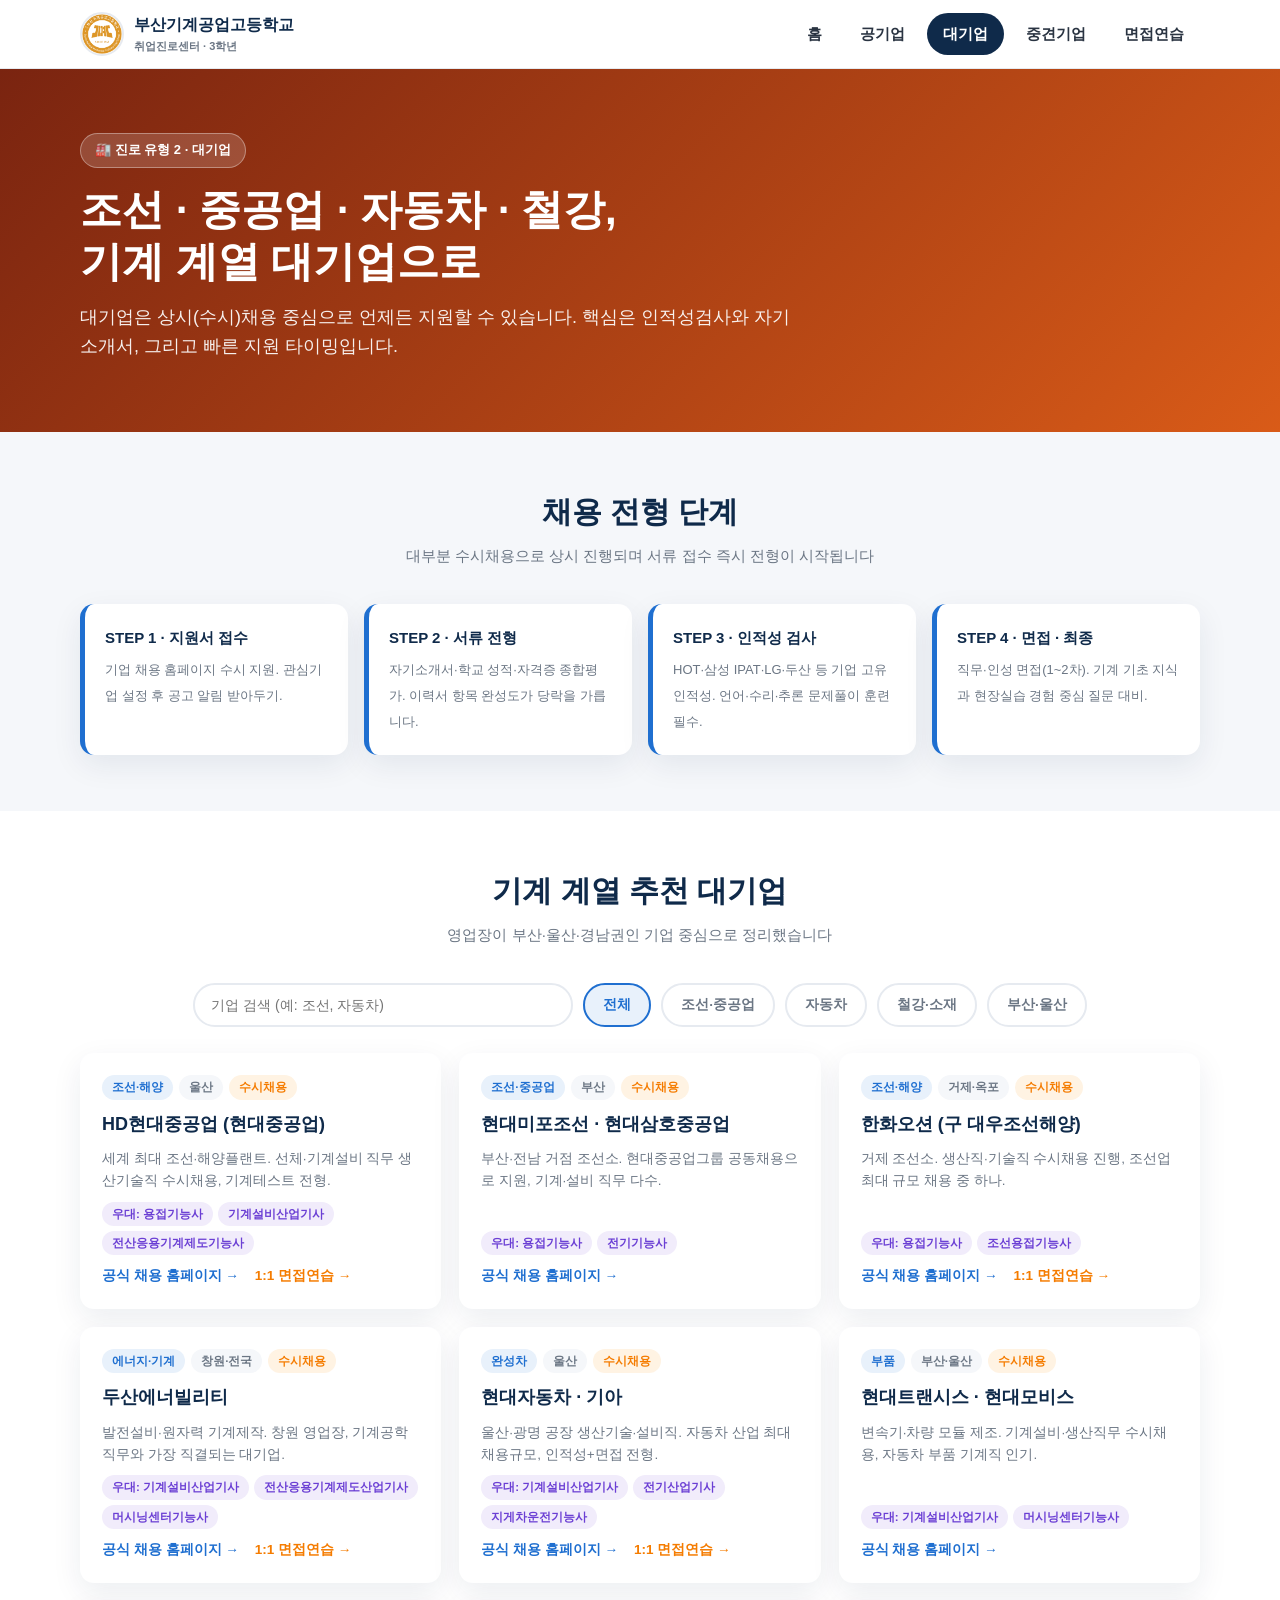
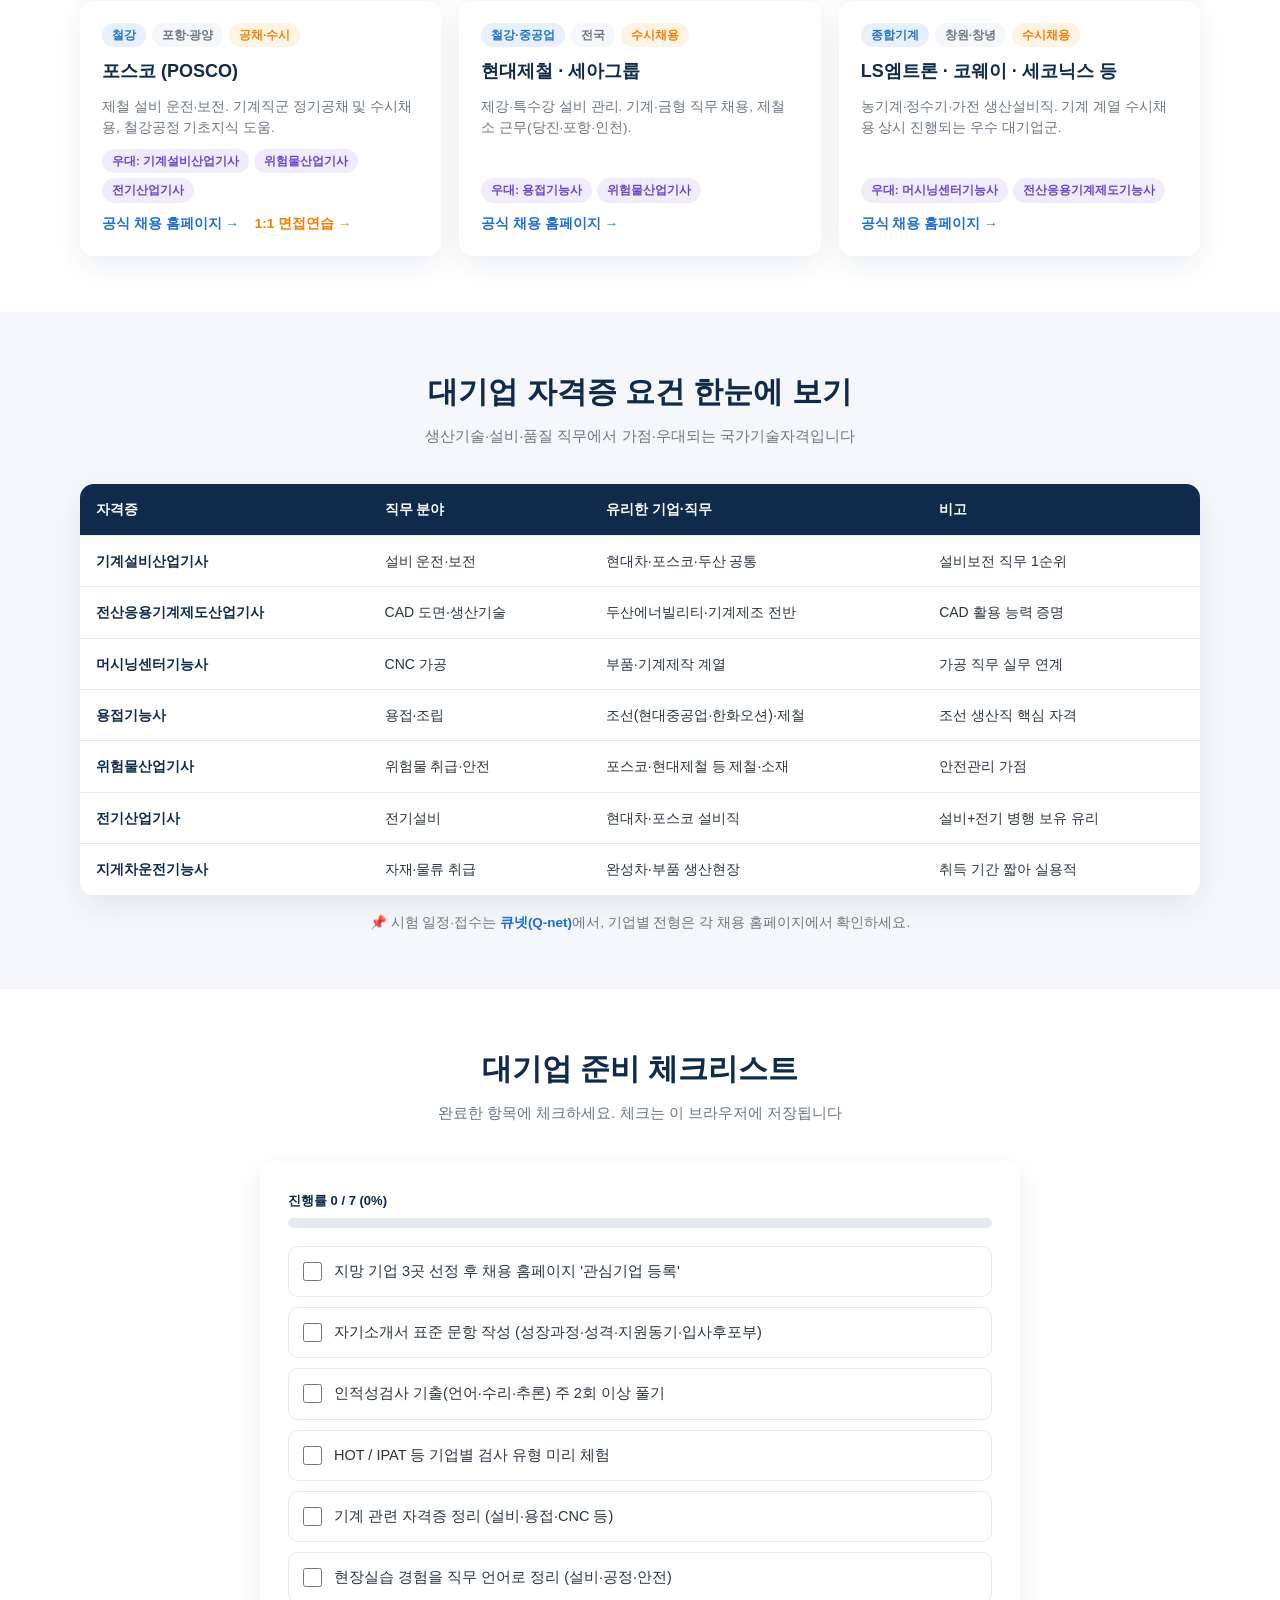
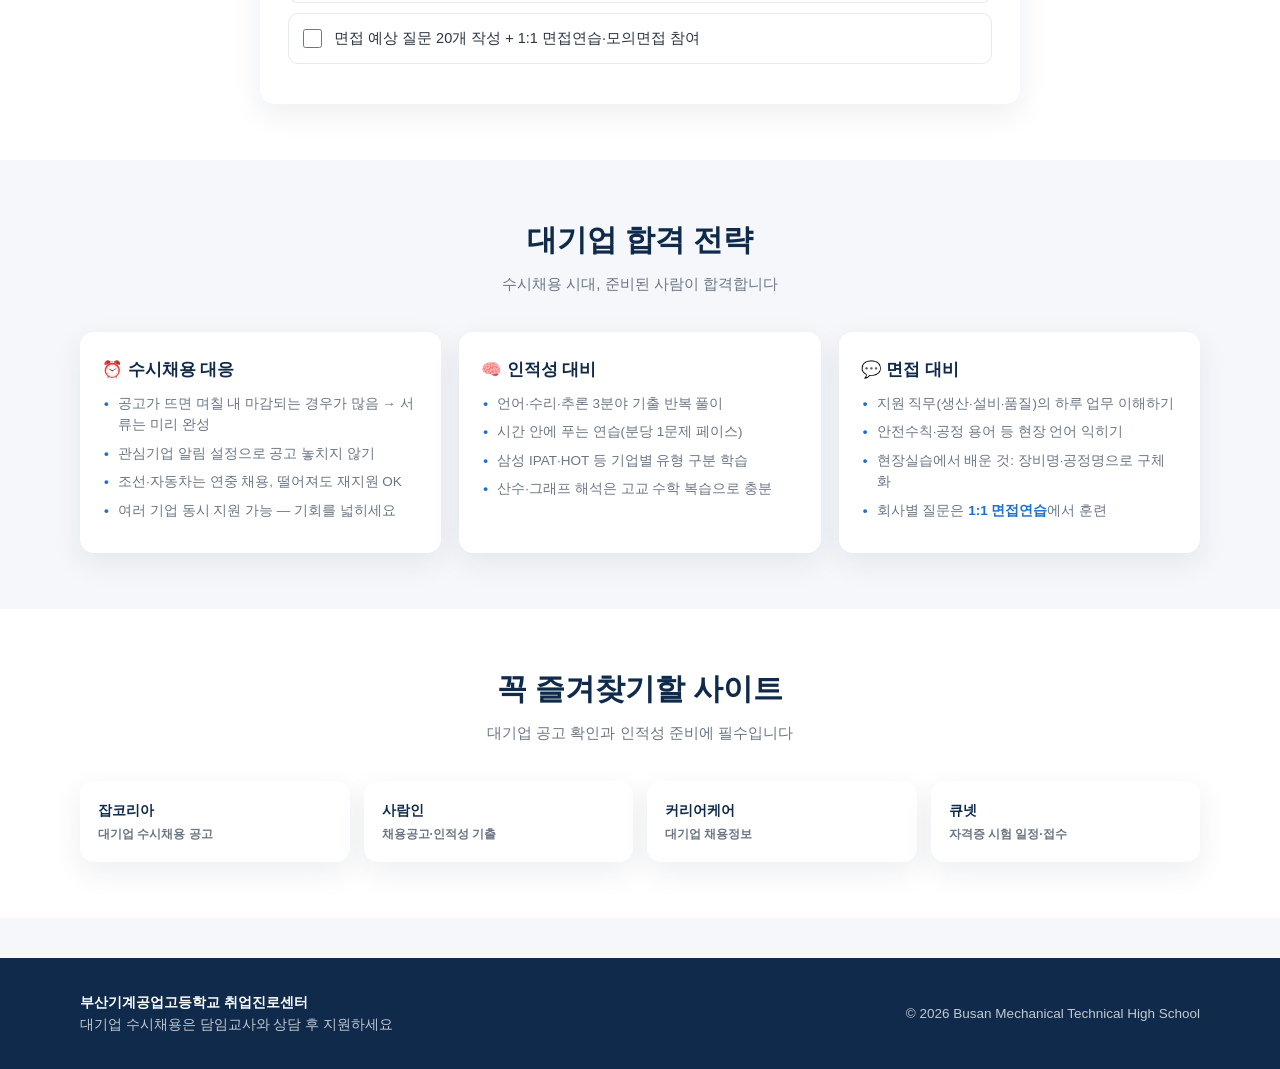
==== enterprise.html @ 8d75f05a "sdsdsd sdsd" ====
<!DOCTYPE html>
<html lang="ko">
<head>
  <meta charset="UTF-8">
  <meta name="viewport" content="width=device-width, initial-scale=1.0">
  <title>대기업 | 부산기계공업고등학교 취업진로센터</title>
  <link rel="icon" type="image/png" href="images.png">
  <link rel="stylesheet" href="css/style.css">
</head>
<body data-page="enterprise.html">

  <header class="site-header">
    <div class="container header-inner">
      <a href="index.html" class="brand">
        <img src="images.png" alt="부산기계공업고등학교 로고" class="logo-img">
        <div>부산기계공업고등학교<small>취업진로센터 · 3학년</small></div>
      </a>
      <button class="menu-btn" aria-label="메뉴">☰</button>
      <nav class="gnav">
        <ul>
          <li><a href="index.html">홈</a></li>
          <li><a href="public.html">공기업</a></li>
          <li><a href="enterprise.html">대기업</a></li>
          <li><a href="midsize.html">중견기업</a></li>
          <li><a href="interview.html">면접연습</a></li>
        </ul>
      </nav>
    </div>
  </header>

  <section class="hero enterprise-hero">
    <div class="container">
      <span class="badge">🏭 진로 유형 2 · 대기업</span>
      <h1>조선 · 중공업 · 자동차 · 철강,<br>기계 계열 대기업으로</h1>
      <p>대기업은 상시(수시)채용 중심으로 언제든 지원할 수 있습니다. 핵심은 인적성검사와 자기소개서, 그리고 빠른 지원 타이밍입니다.</p>
    </div>
  </section>

  <section>
    <div class="container">
      <div class="section-title">
        <h2>채용 전형 단계</h2>
        <p>대부분 수시채용으로 상시 진행되며 서류 접수 즉시 전형이 시작됩니다</p>
      </div>
      <div class="timeline">
        <div class="step">
          <b>STEP 1 · 지원서 접수</b>
          <span>기업 채용 홈페이지 수시 지원. 관심기업 설정 후 공고 알림 받아두기.</span>
        </div>
        <div class="step">
          <b>STEP 2 · 서류 전형</b>
          <span>자기소개서·학교 성적·자격증 종합평가. 이력서 항목 완성도가 당락을 가릅니다.</span>
        </div>
        <div class="step">
          <b>STEP 3 · 인적성 검사</b>
          <span>HOT·삼성 IPAT·LG·두산 등 기업 고유 인적성. 언어·수리·추론 문제풀이 훈련 필수.</span>
        </div>
        <div class="step">
          <b>STEP 4 · 면접 · 최종</b>
          <span>직무·인성 면접(1~2차). 기계 기초 지식과 현장실습 경험 중심 질문 대비.</span>
        </div>
      </div>
    </div>
  </section>

  <section style="background: var(--white);">
    <div class="container">
      <div class="section-title">
        <h2>기계 계열 추천 대기업</h2>
        <p>영업장이 부산·울산·경남권인 기업 중심으로 정리했습니다</p>
      </div>
      <div class="toolbar">
        <input type="search" id="companySearch" placeholder="기업 검색 (예: 조선, 자동차)">
        <button class="chip on" data-filter="all">전체</button>
        <button class="chip" data-filter="조선">조선·중공업</button>
        <button class="chip" data-filter="자동차">자동차</button>
        <button class="chip" data-filter="철강">철강·소재</button>
        <button class="chip" data-filter="부산">부산·울산</button>
      </div>
      <div class="company-grid">
        <div class="company-card" data-tags="조선 중공업 부산">
          <div class="tag-row"><span class="tag field">조선·해양</span><span class="tag area">울산</span><span class="tag hire">수시채용</span></div>
          <h3>HD현대중공업 (현대중공업)</h3>
          <p>세계 최대 조선·해양플랜트. 선체·기계설비 직무 생산기술직 수시채용, 기계테스트 전형.</p>
          <div class="cert-row"><span class="tag cert">우대: 용접기능사</span><span class="tag cert">기계설비산업기사</span><span class="tag cert">전산응용기계제도기능사</span></div>
          <div class="link-row"><a class="link" href="https://www.hd.com/kr/hhi" target="_blank" rel="noopener">공식 채용 홈페이지 →</a><a class="link iv" href="interview.html?company=hdhmc">1:1 면접연습 →</a></div>
        </div>
        <div class="company-card" data-tags="조선 중공업 부산">
          <div class="tag-row"><span class="tag field">조선·중공업</span><span class="tag area">부산</span><span class="tag hire">수시채용</span></div>
          <h3>현대미포조선 · 현대삼호중공업</h3>
          <p>부산·전남 거점 조선소. 현대중공업그룹 공동채용으로 지원, 기계·설비 직무 다수.</p>
          <div class="cert-row"><span class="tag cert">우대: 용접기능사</span><span class="tag cert">전기기능사</span></div>
          <div class="link-row"><a class="link" href="https://www.hdhyundai.com" target="_blank" rel="noopener">공식 채용 홈페이지 →</a></div>
        </div>
        <div class="company-card" data-tags="중공업 부산">
          <div class="tag-row"><span class="tag field">조선·해양</span><span class="tag area">거제·옥포</span><span class="tag hire">수시채용</span></div>
          <h3>한화오션 (구 대우조선해양)</h3>
          <p>거제 조선소. 생산직·기술직 수시채용 진행, 조선업 최대 규모 채용 중 하나.</p>
          <div class="cert-row"><span class="tag cert">우대: 용접기능사</span><span class="tag cert">조선용접기능사</span></div>
          <div class="link-row"><a class="link" href="https://www.hanwha-ocean.com" target="_blank" rel="noopener">공식 채용 홈페이지 →</a><a class="link iv" href="interview.html?company=ocean">1:1 면접연습 →</a></div>
        </div>
        <div class="company-card" data-tags="중공업 전국">
          <div class="tag-row"><span class="tag field">에너지·기계</span><span class="tag area">창원·전국</span><span class="tag hire">수시채용</span></div>
          <h3>두산에너빌리티</h3>
          <p>발전설비·원자력 기계제작. 창원 영업장, 기계공학 직무와 가장 직결되는 대기업.</p>
          <div class="cert-row"><span class="tag cert">우대: 기계설비산업기사</span><span class="tag cert">전산응용기계제도산업기사</span><span class="tag cert">머시닝센터기능사</span></div>
          <div class="link-row"><a class="link" href="https://www.doosanenerbility.com" target="_blank" rel="noopener">공식 채용 홈페이지 →</a><a class="link iv" href="interview.html?company=doosan">1:1 면접연습 →</a></div>
        </div>
        <div class="company-card" data-tags="자동차 부산">
          <div class="tag-row"><span class="tag field">완성차</span><span class="tag area">울산</span><span class="tag hire">수시채용</span></div>
          <h3>현대자동차 · 기아</h3>
          <p>울산·광명 공장 생산기술·설비직. 자동차 산업 최대 채용규모, 인적성+면접 전형.</p>
          <div class="cert-row"><span class="tag cert">우대: 기계설비산업기사</span><span class="tag cert">전기산업기사</span><span class="tag cert">지게차운전기능사</span></div>
          <div class="link-row"><a class="link" href="https://talent.hyundai.com" target="_blank" rel="noopener">공식 채용 홈페이지 →</a><a class="link iv" href="interview.html?company=hyundai">1:1 면접연습 →</a></div>
        </div>
        <div class="company-card" data-tags="자동차 부산">
          <div class="tag-row"><span class="tag field">부품</span><span class="tag area">부산·울산</span><span class="tag hire">수시채용</span></div>
          <h3>현대트랜시스 · 현대모비스</h3>
          <p>변속기·차량 모듈 제조. 기계설비·생산직무 수시채용, 자동차 부품 기계직 인기.</p>
          <div class="cert-row"><span class="tag cert">우대: 기계설비산업기사</span><span class="tag cert">머시닝센터기능사</span></div>
          <div class="link-row"><a class="link" href="https://www.hyundai-transys.com" target="_blank" rel="noopener">공식 채용 홈페이지 →</a></div>
        </div>
        <div class="company-card" data-tags="철강 소재 전국">
          <div class="tag-row"><span class="tag field">철강</span><span class="tag area">포항·광양</span><span class="tag hire">공채·수시</span></div>
          <h3>포스코 (POSCO)</h3>
          <p>제철 설비 운전·보전. 기계직군 정기공채 및 수시채용, 철강공정 기초지식 도움.</p>
          <div class="cert-row"><span class="tag cert">우대: 기계설비산업기사</span><span class="tag cert">위험물산업기사</span><span class="tag cert">전기산업기사</span></div>
          <div class="link-row"><a class="link" href="https://recruit.posco.com" target="_blank" rel="noopener">공식 채용 홈페이지 →</a><a class="link iv" href="interview.html?company=posco">1:1 면접연습 →</a></div>
        </div>
        <div class="company-card" data-tags="철강 소재 전국">
          <div class="tag-row"><span class="tag field">철강·중공업</span><span class="tag area">전국</span><span class="tag hire">수시채용</span></div>
          <h3>현대제철 · 세아그룹</h3>
          <p>제강·특수강 설비 관리. 기계·금형 직무 채용, 제철소 근무(당진·포항·인천).</p>
          <div class="cert-row"><span class="tag cert">우대: 용접기능사</span><span class="tag cert">위험물산업기사</span></div>
          <div class="link-row"><a class="link" href="https://www.hyundai-steel.com" target="_blank" rel="noopener">공식 채용 홈페이지 →</a></div>
        </div>
        <div class="company-card" data-tags="전국">
          <div class="tag-row"><span class="tag field">종합기계</span><span class="tag area">창원·창녕</span><span class="tag hire">수시채용</span></div>
          <h3>LS엠트론 · 코웨이 · 세코닉스 등</h3>
          <p>농기계·정수기·가전 생산설비직. 기계 계열 수시채용 상시 진행되는 우수 대기업군.</p>
          <div class="cert-row"><span class="tag cert">우대: 머시닝센터기능사</span><span class="tag cert">전산응용기계제도기능사</span></div>
          <div class="link-row"><a class="link" href="https://www.ls-eltron.com" target="_blank" rel="noopener">공식 채용 홈페이지 →</a></div>
        </div>
      </div>
      <p class="empty-msg" id="emptyMsg">검색 결과가 없습니다. 다른 키워드로 찾아보세요.</p>
    </div>
  </section>

  <section>
    <div class="container">
      <div class="section-title">
        <h2>대기업 자격증 요건 한눈에 보기</h2>
        <p>생산기술·설비·품질 직무에서 가점·우대되는 국가기술자격입니다</p>
      </div>
      <div class="table-wrap">
        <table>
          <thead>
            <tr>
              <th>자격증</th>
              <th>직무 분야</th>
              <th>유리한 기업·직무</th>
              <th>비고</th>
            </tr>
          </thead>
          <tbody>
            <tr>
              <td><b>기계설비산업기사</b></td>
              <td>설비 운전·보전</td>
              <td>현대차·포스코·두산 공통</td>
              <td>설비보전 직무 1순위</td>
            </tr>
            <tr>
              <td><b>전산응용기계제도산업기사</b></td>
              <td>CAD 도면·생산기술</td>
              <td>두산에너빌리티·기계제조 전반</td>
              <td>CAD 활용 능력 증명</td>
            </tr>
            <tr>
              <td><b>머시닝센터기능사</b></td>
              <td>CNC 가공</td>
              <td>부품·기계제작 계열</td>
              <td>가공 직무 실무 연계</td>
            </tr>
            <tr>
              <td><b>용접기능사</b></td>
              <td>용접·조립</td>
              <td>조선(현대중공업·한화오션)·제철</td>
              <td>조선 생산직 핵심 자격</td>
            </tr>
            <tr>
              <td><b>위험물산업기사</b></td>
              <td>위험물 취급·안전</td>
              <td>포스코·현대제철 등 제철·소재</td>
              <td>안전관리 가점</td>
            </tr>
            <tr>
              <td><b>전기산업기사</b></td>
              <td>전기설비</td>
              <td>현대차·포스코 설비직</td>
              <td>설비+전기 병행 보유 유리</td>
            </tr>
            <tr>
              <td><b>지게차운전기능사</b></td>
              <td>자재·물류 취급</td>
              <td>완성차·부품 생산현장</td>
              <td>취득 기간 짧아 실용적</td>
            </tr>
          </tbody>
        </table>
      </div>
      <p class="cert-note">📌 시험 일정·접수는 <a href="https://www.q-net.or.kr" target="_blank" rel="noopener">큐넷(Q-net)</a>에서, 기업별 전형은 각 채용 홈페이지에서 확인하세요.</p>
    </div>
  </section>

  <section style="background: var(--white);">
    <div class="container">
      <div class="section-title">
        <h2>대기업 준비 체크리스트</h2>
        <p>완료한 항목에 체크하세요. 체크는 이 브라우저에 저장됩니다</p>
      </div>
      <div class="check-panel">
        <div class="progress-wrap">
          <span class="progress-text" id="progressText"></span>
          <div class="progress-bar"><div id="progressBar"></div></div>
        </div>
        <label><input type="checkbox">지망 기업 3곳 선정 후 채용 홈페이지 '관심기업 등록'</label>
        <label><input type="checkbox">자기소개서 표준 문항 작성 (성장과정·성격·지원동기·입사후포부)</label>
        <label><input type="checkbox">인적성검사 기출(언어·수리·추론) 주 2회 이상 풀기</label>
        <label><input type="checkbox">HOT / IPAT 등 기업별 검사 유형 미리 체험</label>
        <label><input type="checkbox">기계 관련 자격증 정리 (설비·용접·CNC 등)</label>
        <label><input type="checkbox">현장실습 경험을 직무 언어로 정리 (설비·공정·안전)</label>
        <label><input type="checkbox">면접 예상 질문 20개 작성 + 1:1 면접연습·모의면접 참여</label>
      </div>
    </div>
  </section>

  <section>
    <div class="container">
      <div class="section-title">
        <h2>대기업 합격 전략</h2>
        <p>수시채용 시대, 준비된 사람이 합격합니다</p>
      </div>
      <div class="tip-grid">
        <div class="tip-card">
          <h4>⏰ 수시채용 대응</h4>
          <ul>
            <li>공고가 뜨면 며칠 내 마감되는 경우가 많음 → 서류는 미리 완성</li>
            <li>관심기업 알림 설정으로 공고 놓치지 않기</li>
            <li>조선·자동차는 연중 채용, 떨어져도 재지원 OK</li>
            <li>여러 기업 동시 지원 가능 — 기회를 넓히세요</li>
          </ul>
        </div>
        <div class="tip-card">
          <h4>🧠 인적성 대비</h4>
          <ul>
            <li>언어·수리·추론 3분야 기출 반복 풀이</li>
            <li>시간 안에 푸는 연습(분당 1문제 페이스)</li>
            <li>삼성 IPAT·HOT 등 기업별 유형 구분 학습</li>
            <li>산수·그래프 해석은 고교 수학 복습으로 충분</li>
          </ul>
        </div>
        <div class="tip-card">
          <h4>💬 면접 대비</h4>
          <ul>
            <li>지원 직무(생산·설비·품질)의 하루 업무 이해하기</li>
            <li>안전수칙·공정 용어 등 현장 언어 익히기</li>
            <li>현장실습에서 배운 것: 장비명·공정명으로 구체화</li>
            <li>회사별 질문은 <a href="interview.html" style="color:var(--blue);font-weight:800;">1:1 면접연습</a>에서 훈련</li>
          </ul>
        </div>
      </div>
    </div>
  </section>

  <section style="background: var(--white);">
    <div class="container">
      <div class="section-title">
        <h2>꼭 즐겨찾기할 사이트</h2>
        <p>대기업 공고 확인과 인적성 준비에 필수입니다</p>
      </div>
      <div class="link-grid">
        <a class="link-card" href="https://www.jobkorea.co.kr" target="_blank" rel="noopener">잡코리아<span>대기업 수시채용 공고</span></a>
        <a class="link-card" href="https://www.saramin.co.kr" target="_blank" rel="noopener">사람인<span>채용공고·인적성 기출</span></a>
        <a class="link-card" href="https://www.drive.co.kr" target="_blank" rel="noopener">커리어케어<span>대기업 채용정보</span></a>
        <a class="link-card" href="https://www.q-net.or.kr" target="_blank" rel="noopener">큐넷<span>자격증 시험 일정·접수</span></a>
      </div>
    </div>
  </section>

  <footer class="site-footer">
    <div class="container footer-inner">
      <div><b>부산기계공업고등학교 취업진로센터</b><br>대기업 수시채용은 담임교사와 상담 후 지원하세요</div>
      <div>© <span id="year"></span> Busan Mechanical Technical High School</div>
    </div>
  </footer>

  <script src="js/main.js"></script>
</body>
</html>
---- css/style.css ----
:root {
  --navy: #0f2a4a;
  --navy-2: #173d68;
  --blue: #1f6fd0;
  --sky: #e8f1fb;
  --orange: #f57c00;
  --orange-soft: #fff3e3;
  --green: #1f8a4c;
  --green-soft: #e9f6ee;
  --red: #d23f31;
  --red-soft: #fdeceb;
  --gray-100: #f5f7fa;
  --gray-200: #e6eaf0;
  --gray-500: #6b7684;
  --gray-800: #2a3442;
  --white: #ffffff;
  --radius: 14px;
  --shadow: 0 10px 30px rgba(15, 42, 74, 0.08);
}

* {
  margin: 0;
  padding: 0;
  box-sizing: border-box;
}

html {
  scroll-behavior: smooth;
}

body {
  font-family: "Pretendard", "Noto Sans KR", "Malgun Gothic", -apple-system, sans-serif;
  color: var(--gray-800);
  background: var(--gray-100);
  line-height: 1.6;
}

img {
  max-width: 100%;
}

a {
  color: inherit;
  text-decoration: none;
}

.container {
  width: min(1120px, 92%);
  margin: 0 auto;
}

header.site-header {
  background: var(--white);
  border-bottom: 1px solid var(--gray-200);
  position: sticky;
  top: 0;
  z-index: 100;
}

.header-inner {
  display: flex;
  align-items: center;
  justify-content: space-between;
  height: 68px;
}

.brand {
  display: flex;
  align-items: center;
  gap: 10px;
  font-weight: 800;
  color: var(--navy);
}

.brand .logo-img {
  width: 44px;
  height: 44px;
  border-radius: 50%;
  background: var(--white);
  border: 2px solid var(--gray-200);
  object-fit: contain;
  flex-shrink: 0;
}

.brand small {
  display: block;
  font-size: 11px;
  font-weight: 600;
  color: var(--gray-500);
}

.gnav ul {
  display: flex;
  gap: 6px;
  list-style: none;
}

.gnav a {
  display: block;
  padding: 9px 16px;
  border-radius: 999px;
  font-size: 15px;
  font-weight: 700;
  color: var(--gray-800);
  transition: 0.2s;
}

.gnav a:hover {
  background: var(--sky);
  color: var(--blue);
}

.gnav a.active {
  background: var(--navy);
  color: var(--white);
}

.menu-btn {
  display: none;
  background: none;
  border: none;
  font-size: 26px;
  cursor: pointer;
  color: var(--navy);
}

.hero {
  background: linear-gradient(135deg, var(--navy) 0%, #1b4f8a 60%, #2a6fc0 100%);
  color: var(--white);
  padding: 64px 0 72px;
}

.hero.public-hero {
  background: linear-gradient(135deg, #0d2f5e 0%, #1f6fd0 100%);
}

.hero.enterprise-hero {
  background: linear-gradient(135deg, #7a2410 0%, #d95b18 100%);
}

.hero.midsize-hero {
  background: linear-gradient(135deg, #0f4d2e 0%, #219a58 100%);
}

.hero .badge {
  display: inline-block;
  background: rgba(255, 255, 255, 0.16);
  border: 1px solid rgba(255, 255, 255, 0.35);
  padding: 6px 14px;
  border-radius: 999px;
  font-size: 13px;
  font-weight: 700;
  margin-bottom: 16px;
}

.hero h1 {
  font-size: clamp(26px, 4vw, 42px);
  line-height: 1.25;
  margin-bottom: 14px;
}

.hero p {
  font-size: clamp(15px, 2vw, 18px);
  opacity: 0.92;
  max-width: 720px;
}

section {
  padding: 56px 0;
}

.section-title {
  text-align: center;
  margin-bottom: 36px;
}

.section-title h2 {
  font-size: clamp(22px, 3vw, 30px);
  color: var(--navy);
  margin-bottom: 8px;
}

.section-title p {
  color: var(--gray-500);
  font-size: 15px;
}

.cat-grid {
  display: grid;
  grid-template-columns: repeat(3, 1fr);
  gap: 22px;
}

.cat-card {
  background: var(--white);
  border-radius: var(--radius);
  box-shadow: var(--shadow);
  padding: 30px 26px;
  display: flex;
  flex-direction: column;
  gap: 12px;
  transition: 0.25s;
  border-top: 6px solid transparent;
}

.cat-card:hover {
  transform: translateY(-6px);
}

.cat-card .icon {
  width: 56px;
  height: 56px;
  border-radius: 14px;
  display: flex;
  align-items: center;
  justify-content: center;
  font-size: 27px;
}

.cat-card h3 {
  font-size: 21px;
  color: var(--navy);
}

.cat-card p {
  font-size: 14.5px;
  color: var(--gray-500);
  flex: 1;
}

.cat-card ul {
  list-style: none;
  display: flex;
  flex-wrap: wrap;
  gap: 6px;
}

.cat-card li {
  font-size: 12px;
  font-weight: 700;
  padding: 4px 10px;
  border-radius: 999px;
  background: var(--gray-100);
  color: var(--gray-500);
}

.cat-card .go {
  margin-top: 8px;
  text-align: center;
  padding: 12px;
  border-radius: 10px;
  font-weight: 800;
  font-size: 15px;
  color: var(--white);
  transition: 0.2s;
}

.cat-card.public {
  border-top-color: var(--blue);
}

.cat-card.public .icon {
  background: var(--sky);
}

.cat-card.public .go {
  background: var(--blue);
}

.cat-card.public .go:hover {
  filter: brightness(1.1);
}

.cat-card.enterprise {
  border-top-color: var(--orange);
}

.cat-card.enterprise .icon {
  background: var(--orange-soft);
}

.cat-card.enterprise .go {
  background: var(--orange);
}

.cat-card.enterprise .go:hover {
  filter: brightness(1.1);
}

.cat-card.midsize {
  border-top-color: var(--green);
}

.cat-card.midsize .icon {
  background: var(--green-soft);
}

.cat-card.midsize .go {
  background: var(--green);
}

.cat-card.midsize .go:hover {
  filter: brightness(1.1);
}

.info-grid {
  display: grid;
  grid-template-columns: repeat(4, 1fr);
  gap: 18px;
}

.info-box {
  background: var(--white);
  border-radius: var(--radius);
  box-shadow: var(--shadow);
  padding: 24px 20px;
}

.info-box .num {
  font-size: 13px;
  font-weight: 800;
  color: var(--blue);
  margin-bottom: 6px;
}

.info-box h4 {
  font-size: 17px;
  color: var(--navy);
  margin-bottom: 8px;
}

.info-box p {
  font-size: 13.5px;
  color: var(--gray-500);
}

.timeline {
  display: grid;
  grid-template-columns: repeat(4, 1fr);
  gap: 16px;
}

.timeline .step {
  background: var(--white);
  border-radius: var(--radius);
  box-shadow: var(--shadow);
  padding: 22px 20px;
  position: relative;
  border-left: 5px solid var(--blue);
}

.timeline .step b {
  display: block;
  font-size: 15px;
  color: var(--navy);
  margin-bottom: 6px;
}

.timeline .step span {
  font-size: 13px;
  color: var(--gray-500);
}

.toolbar {
  display: flex;
  gap: 10px;
  flex-wrap: wrap;
  justify-content: center;
  margin-bottom: 26px;
}

.toolbar input[type="search"] {
  flex: 1;
  max-width: 380px;
  padding: 12px 16px;
  border: 2px solid var(--gray-200);
  border-radius: 999px;
  font-size: 14px;
  outline: none;
}

.toolbar input[type="search"]:focus {
  border-color: var(--blue);
}

.chip {
  padding: 10px 18px;
  border-radius: 999px;
  border: 2px solid var(--gray-200);
  background: var(--white);
  font-size: 13.5px;
  font-weight: 700;
  color: var(--gray-500);
  cursor: pointer;
  transition: 0.2s;
}

.chip.on,
.chip:hover {
  border-color: var(--blue);
  color: var(--blue);
  background: var(--sky);
}

.company-grid {
  display: grid;
  grid-template-columns: repeat(3, 1fr);
  gap: 18px;
}

.company-card {
  background: var(--white);
  border-radius: var(--radius);
  box-shadow: var(--shadow);
  padding: 22px;
  display: flex;
  flex-direction: column;
  gap: 10px;
}

.company-card .tag-row {
  display: flex;
  gap: 6px;
  flex-wrap: wrap;
}

.tag {
  font-size: 11.5px;
  font-weight: 800;
  padding: 3px 10px;
  border-radius: 999px;
}

.tag.field {
  background: var(--sky);
  color: var(--blue);
}

.tag.area {
  background: var(--gray-100);
  color: var(--gray-500);
}

.tag.hire {
  background: var(--orange-soft);
  color: var(--orange);
}

.company-card h3 {
  font-size: 18px;
  color: var(--navy);
}

.company-card p {
  font-size: 13.5px;
  color: var(--gray-500);
  flex: 1;
}

.company-card .link {
  align-self: flex-start;
  font-size: 13.5px;
  font-weight: 800;
  color: var(--blue);
}

.company-card .link:hover {
  text-decoration: underline;
}

.empty-msg {
  text-align: center;
  color: var(--gray-500);
  padding: 40px 0;
  display: none;
}

.check-panel {
  background: var(--white);
  border-radius: var(--radius);
  box-shadow: var(--shadow);
  max-width: 760px;
  margin: 0 auto;
  padding: 30px 28px;
}

.check-panel h3 {
  color: var(--navy);
  margin-bottom: 6px;
}

.check-panel .sub {
  font-size: 13.5px;
  color: var(--gray-500);
  margin-bottom: 18px;
}

.check-panel label {
  display: flex;
  align-items: flex-start;
  gap: 12px;
  padding: 13px 14px;
  border: 1.5px solid var(--gray-200);
  border-radius: 10px;
  margin-bottom: 10px;
  cursor: pointer;
  font-size: 14.5px;
  transition: 0.15s;
}

.check-panel label:hover {
  border-color: var(--blue);
}

.check-panel input {
  width: 19px;
  height: 19px;
  accent-color: var(--blue);
  margin-top: 2px;
  flex-shrink: 0;
}

.check-panel label.done {
  background: var(--green-soft);
  border-color: var(--green);
  color: var(--green);
  text-decoration: line-through;
}

.progress-wrap {
  margin-bottom: 18px;
}

.progress-bar {
  height: 10px;
  border-radius: 999px;
  background: var(--gray-200);
  overflow: hidden;
}

.progress-bar > div {
  height: 100%;
  width: 0;
  background: linear-gradient(90deg, var(--blue), #4aa3ff);
  border-radius: 999px;
  transition: 0.3s;
}

.progress-text {
  font-size: 13px;
  font-weight: 800;
  color: var(--navy);
  margin-bottom: 6px;
  display: block;
}

.tip-grid {
  display: grid;
  grid-template-columns: repeat(3, 1fr);
  gap: 18px;
}

.tip-card {
  background: var(--white);
  border-radius: var(--radius);
  box-shadow: var(--shadow);
  padding: 24px 22px;
}

.tip-card h4 {
  color: var(--navy);
  font-size: 16.5px;
  margin-bottom: 10px;
}

.tip-card ul {
  list-style: none;
}

.tip-card li {
  font-size: 13.5px;
  color: var(--gray-500);
  padding-left: 16px;
  position: relative;
  margin-bottom: 7px;
}

.tip-card li::before {
  content: "•";
  position: absolute;
  left: 2px;
  color: var(--blue);
  font-weight: 900;
}

.link-grid {
  display: grid;
  grid-template-columns: repeat(4, 1fr);
  gap: 14px;
}

.link-card {
  background: var(--white);
  border-radius: var(--radius);
  box-shadow: var(--shadow);
  padding: 18px;
  font-size: 14px;
  font-weight: 800;
  color: var(--navy);
  display: flex;
  flex-direction: column;
  gap: 4px;
  transition: 0.2s;
}

.link-card span {
  font-size: 12px;
  font-weight: 600;
  color: var(--gray-500);
}

.link-card:hover {
  transform: translateY(-4px);
  color: var(--blue);
}

.table-wrap {
  background: var(--white);
  border-radius: var(--radius);
  box-shadow: var(--shadow);
  overflow-x: auto;
}

table {
  width: 100%;
  border-collapse: collapse;
  min-width: 640px;
}

th,
td {
  padding: 14px 16px;
  text-align: left;
  font-size: 14px;
  border-bottom: 1px solid var(--gray-200);
}

th {
  background: var(--navy);
  color: var(--white);
  font-weight: 700;
  white-space: nowrap;
}

td b {
  color: var(--navy);
}

td .tag {
  margin-right: 4px;
}

.cta {
  background: linear-gradient(135deg, var(--navy) 0%, #1b4f8a 100%);
  border-radius: 18px;
  color: var(--white);
  padding: 40px 30px;
  text-align: center;
}

.cta h3 {
  font-size: 24px;
  margin-bottom: 10px;
}

.cta p {
  opacity: 0.85;
  margin-bottom: 22px;
  font-size: 15px;
}

.btn {
  display: inline-block;
  background: var(--orange);
  color: var(--white);
  font-weight: 800;
  padding: 13px 34px;
  border-radius: 999px;
  transition: 0.2s;
}

.btn:hover {
  filter: brightness(1.1);
  transform: translateY(-2px);
}

.btn.ghost {
  background: transparent;
  border: 2px solid rgba(255, 255, 255, 0.6);
  margin-left: 10px;
}

footer.site-footer {
  background: var(--navy);
  color: rgba(255, 255, 255, 0.75);
  padding: 34px 0;
  margin-top: 40px;
  font-size: 13.5px;
}

.footer-inner {
  display: flex;
  justify-content: space-between;
  gap: 16px;
  flex-wrap: wrap;
  align-items: center;
}

.footer-inner b {
  color: var(--white);
}

@media (max-width: 900px) {
  .cat-grid,
  .tip-grid,
  .company-grid {
    grid-template-columns: 1fr;
  }
  .info-grid,
  .timeline {
    grid-template-columns: repeat(2, 1fr);
  }
  .link-grid {
    grid-template-columns: repeat(2, 1fr);
  }
  .menu-btn {
    display: block;
  }
  .gnav {
    position: absolute;
    top: 68px;
    left: 0;
    right: 0;
    background: var(--white);
    border-bottom: 1px solid var(--gray-200);
    display: none;
  }
  .gnav.open {
    display: block;
  }
  .gnav ul {
    flex-direction: column;
    padding: 10px 4%;
    gap: 4px;
  }
  .cta .btn.ghost {
    margin-left: 0;
    margin-top: 10px;
  }
}

@media (max-width: 560px) {
  .info-grid,
  .timeline {
    grid-template-columns: 1fr;
  }
  .hero {
    padding: 44px 0 52px;
  }
}

.tag.cert {
  background: #f1ecfb;
  color: #6b3fd4;
}

.cert-row {
  display: flex;
  flex-wrap: wrap;
  gap: 5px;
}

.link-row {
  display: flex;
  flex-wrap: wrap;
  align-items: center;
  gap: 8px 16px;
}

.link.iv {
  color: var(--orange);
}

.cert-note {
  text-align: center;
  font-size: 13.5px;
  color: var(--gray-500);
  margin-top: 16px;
}

.cert-note a {
  color: var(--blue);
  font-weight: 800;
}

.setup-panel {
  background: var(--white);
  border-radius: var(--radius);
  box-shadow: var(--shadow);
  max-width: 860px;
  margin: 0 auto;
  padding: 30px 26px;
  display: flex;
  flex-wrap: wrap;
  gap: 14px;
  align-items: center;
  justify-content: center;
}

.setup-panel label {
  font-size: 13.5px;
  font-weight: 800;
  color: var(--navy);
  display: flex;
  flex-direction: column;
  gap: 6px;
  flex: 1;
  min-width: 220px;
}

.select {
  padding: 12px 14px;
  border: 2px solid var(--gray-200);
  border-radius: 10px;
  font: inherit;
  font-size: 14px;
  font-weight: 700;
  color: var(--gray-800);
  background: var(--white);
  outline: none;
}

.select:focus {
  border-color: var(--blue);
}

.start-btn {
  background: var(--green);
  color: var(--white);
  border: none;
  border-radius: 10px;
  padding: 13px 34px;
  font-weight: 800;
  font-size: 15px;
  cursor: pointer;
  transition: 0.2s;
}

.start-btn:hover {
  filter: brightness(1.1);
}

.chat-box {
  background: var(--white);
  border-radius: var(--radius);
  box-shadow: var(--shadow);
  max-width: 860px;
  margin: 0 auto;
  display: flex;
  flex-direction: column;
  overflow: hidden;
}

.chat-head {
  display: flex;
  align-items: center;
  justify-content: space-between;
  gap: 10px;
  padding: 13px 18px;
  background: var(--navy);
  color: var(--white);
  font-weight: 700;
  font-size: 14px;
}

.chat-head .end-btn {
  background: rgba(255, 255, 255, 0.15);
  border: 1px solid rgba(255, 255, 255, 0.4);
  color: var(--white);
  border-radius: 999px;
  padding: 5px 14px;
  font-size: 12.5px;
  font-weight: 700;
  cursor: pointer;
}

.chat-log {
  height: 480px;
  overflow-y: auto;
  padding: 22px;
  display: flex;
  flex-direction: column;
  gap: 14px;
  background: var(--gray-100);
}

.msg {
  max-width: 82%;
  padding: 12px 16px;
  border-radius: 14px;
  font-size: 14.5px;
  line-height: 1.55;
  white-space: pre-wrap;
  word-break: break-word;
}

.msg.bot {
  background: var(--white);
  border: 1px solid var(--gray-200);
  border-top-left-radius: 4px;
  align-self: flex-start;
}

.msg.user {
  background: var(--blue);
  color: var(--white);
  border-top-right-radius: 4px;
  align-self: flex-end;
}

.msg.tip {
  background: var(--green-soft);
  border: 1px solid #bfe6cd;
  color: #14532d;
  font-size: 13.5px;
  border-top-left-radius: 4px;
  align-self: flex-start;
}

.chat-input {
  display: flex;
  gap: 10px;
  padding: 14px;
  border-top: 1px solid var(--gray-200);
  background: var(--white);
}

.chat-input textarea {
  flex: 1;
  resize: none;
  border: 2px solid var(--gray-200);
  border-radius: 10px;
  padding: 12px 14px;
  font: inherit;
  font-size: 14px;
  height: 52px;
  outline: none;
}

.chat-input textarea:focus {
  border-color: var(--blue);
}

.chat-input button {
  background: var(--blue);
  color: var(--white);
  border: none;
  border-radius: 10px;
  padding: 0 24px;
  font-weight: 800;
  font-size: 14.5px;
  cursor: pointer;
}

.chat-input button:disabled {
  opacity: 0.45;
  cursor: not-allowed;
}

@media (max-width: 560px) {
  .chat-log {
    height: 420px;
    padding: 16px;
  }
  .setup-panel {
    flex-direction: column;
    align-items: stretch;
  }
}
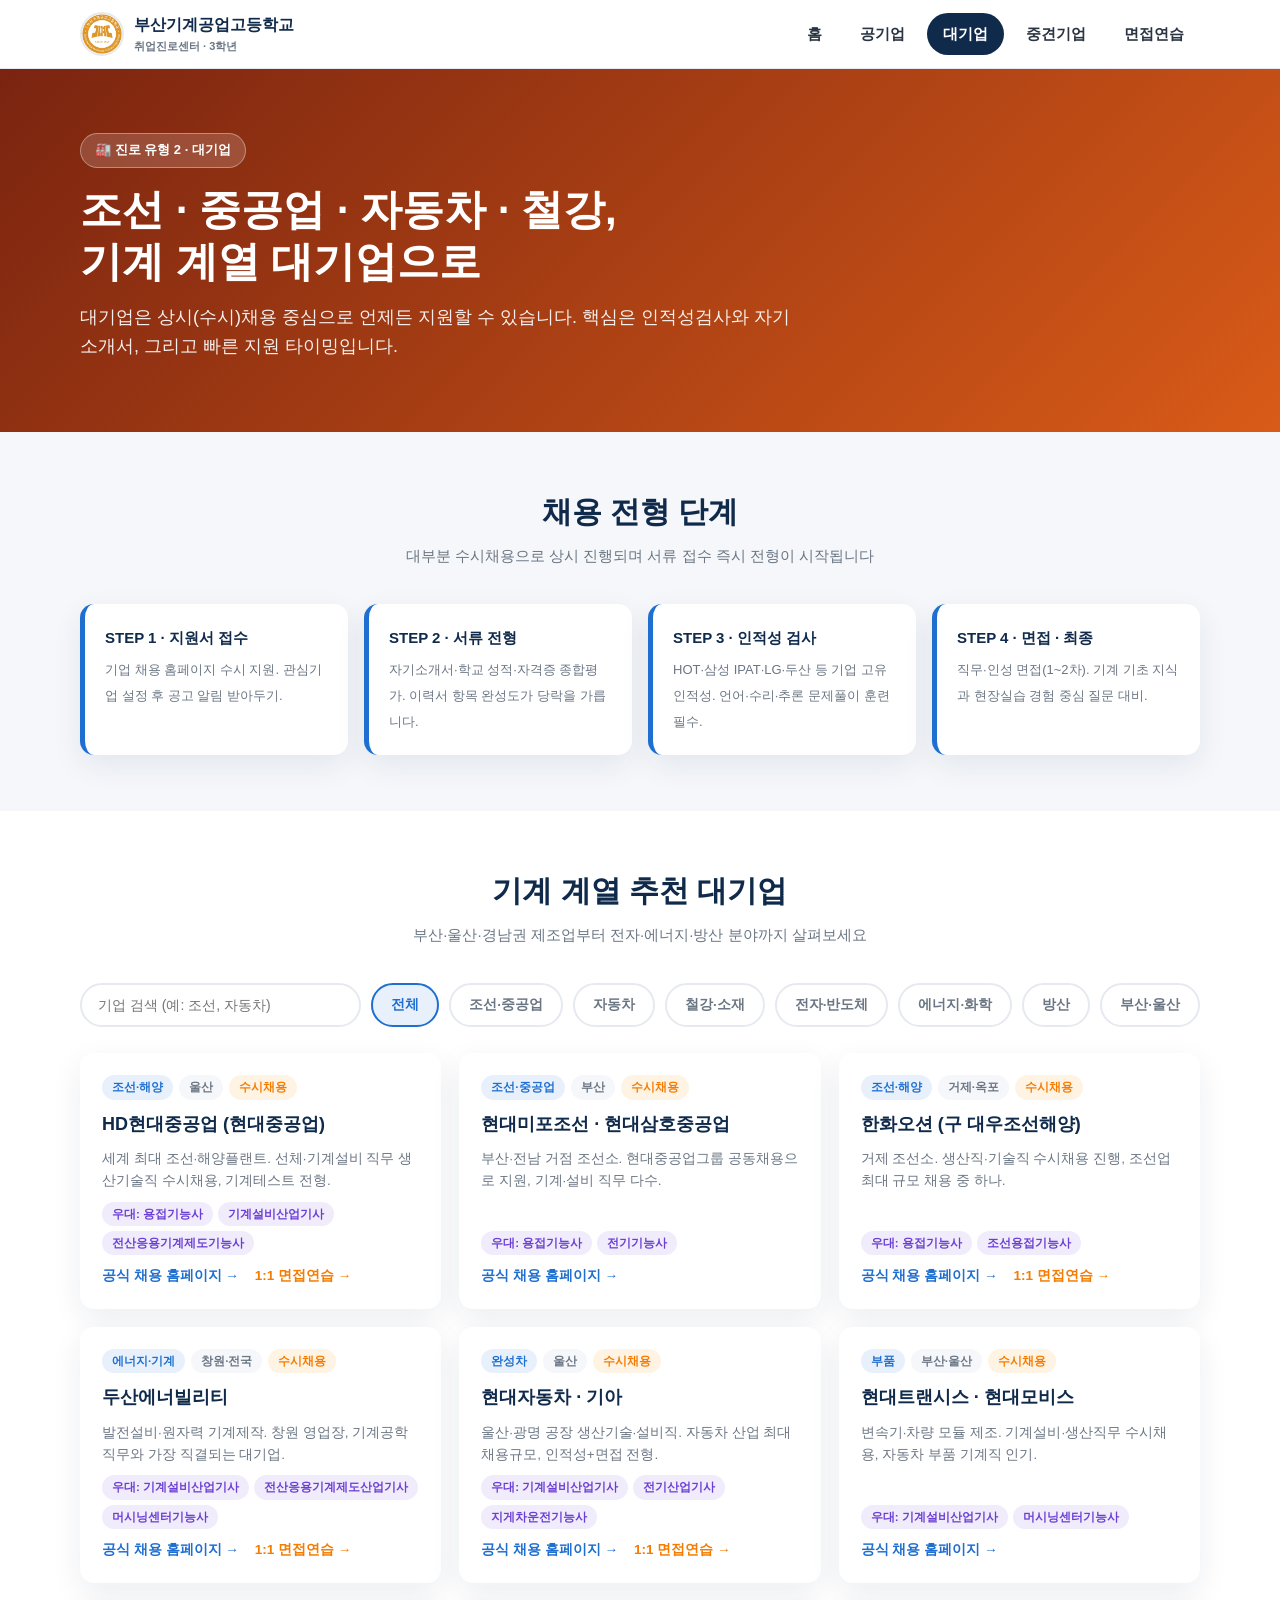
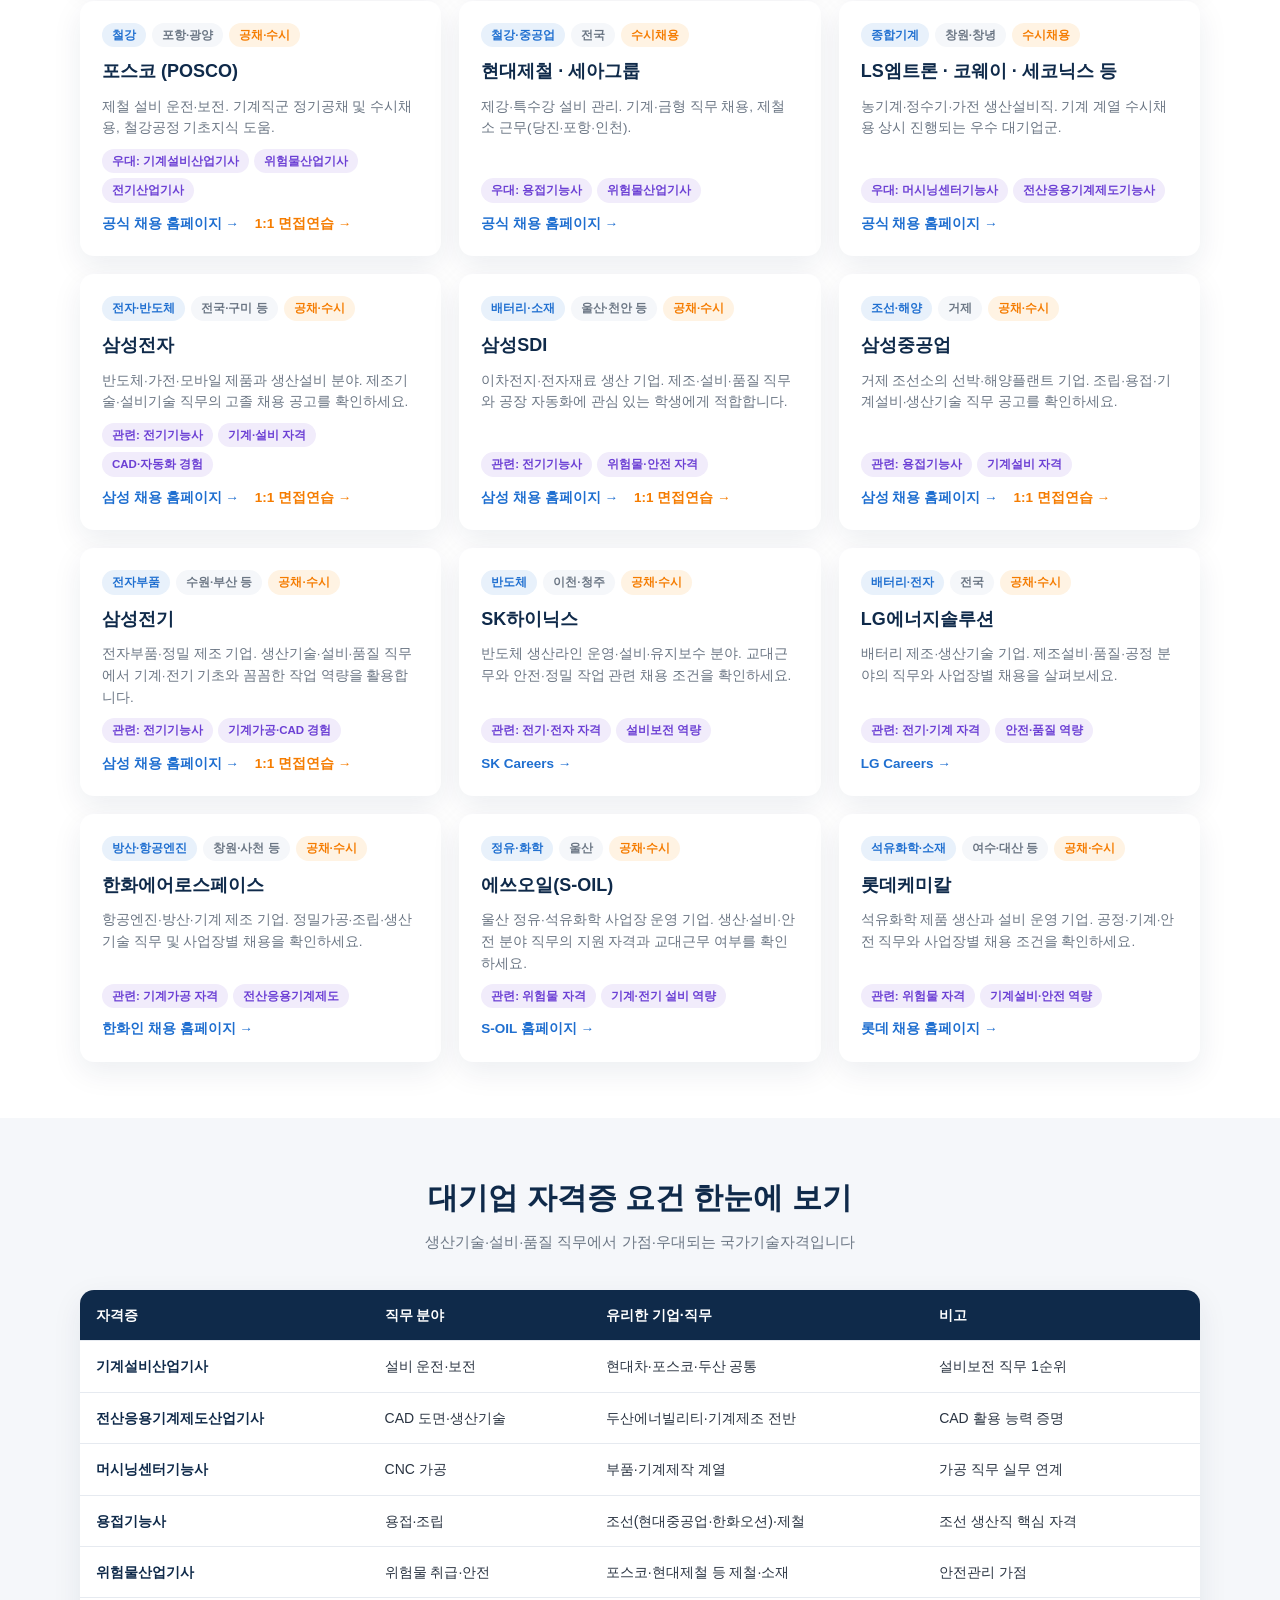
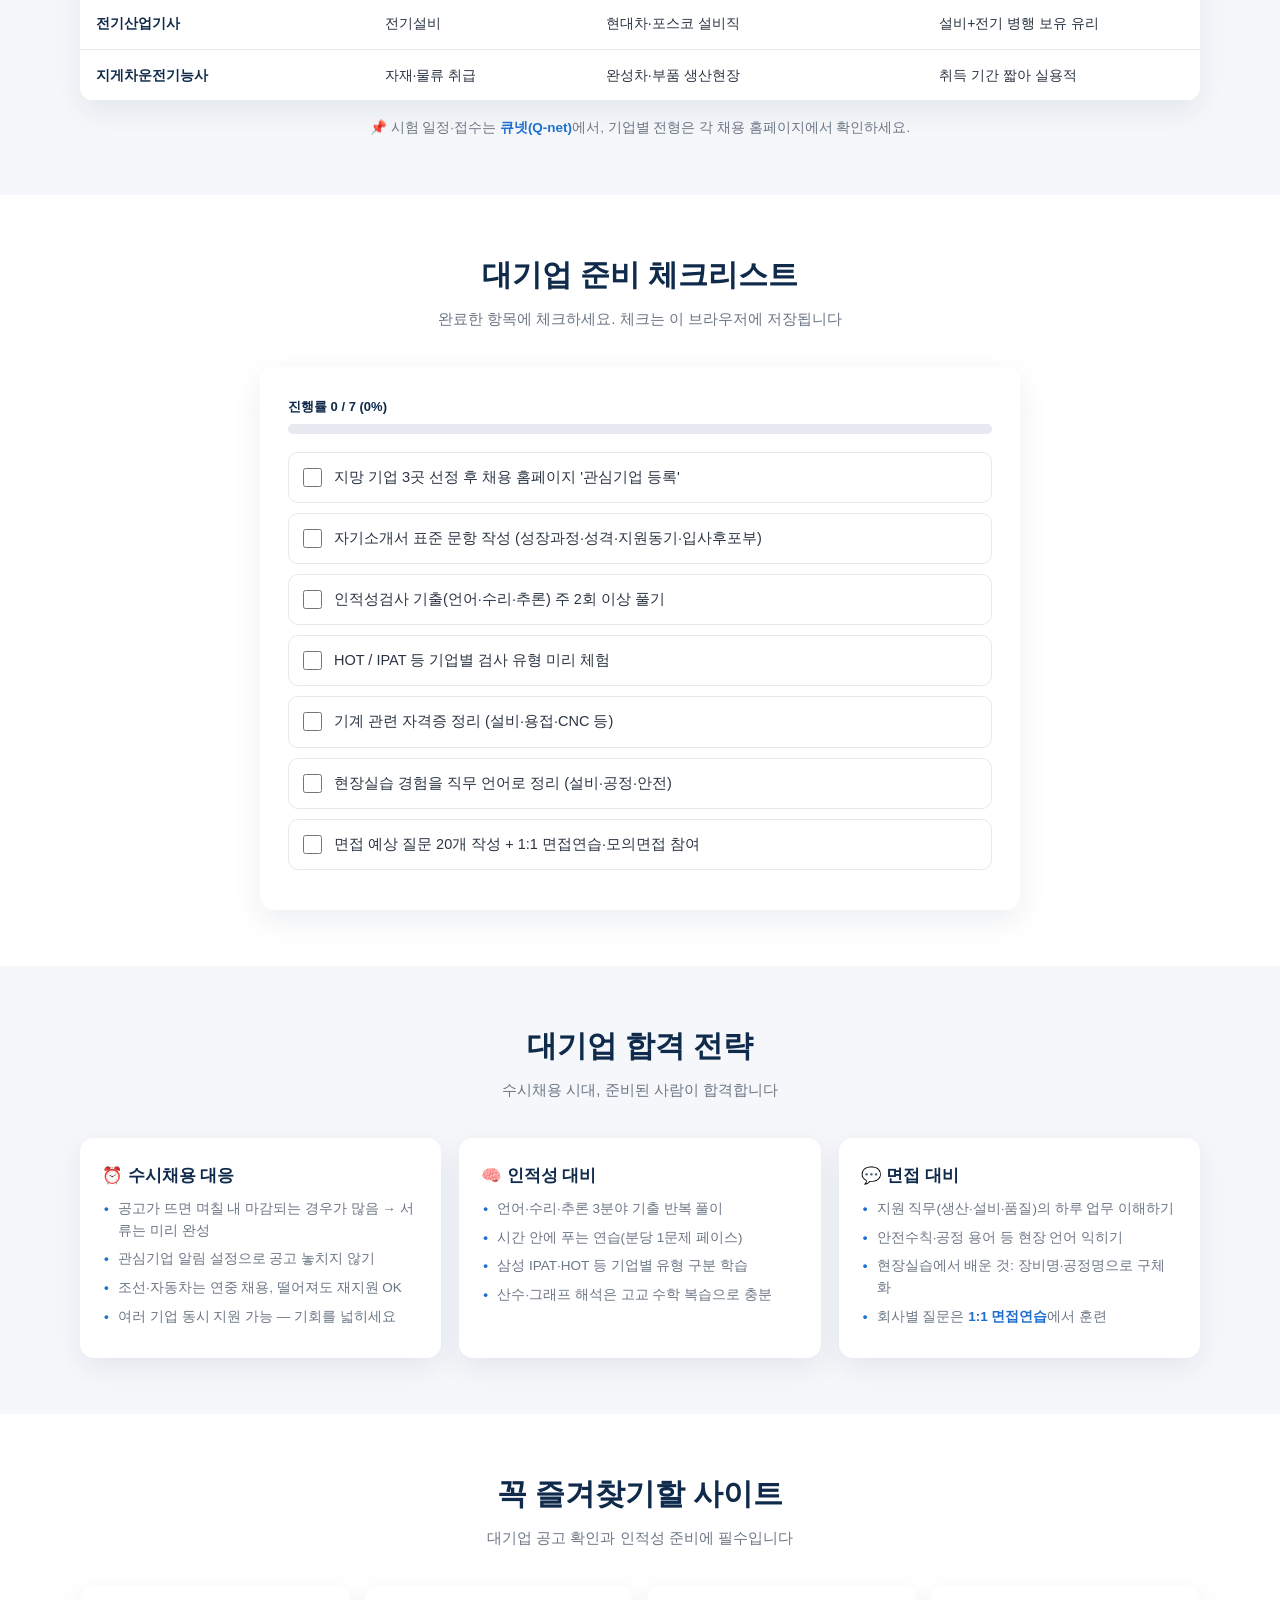
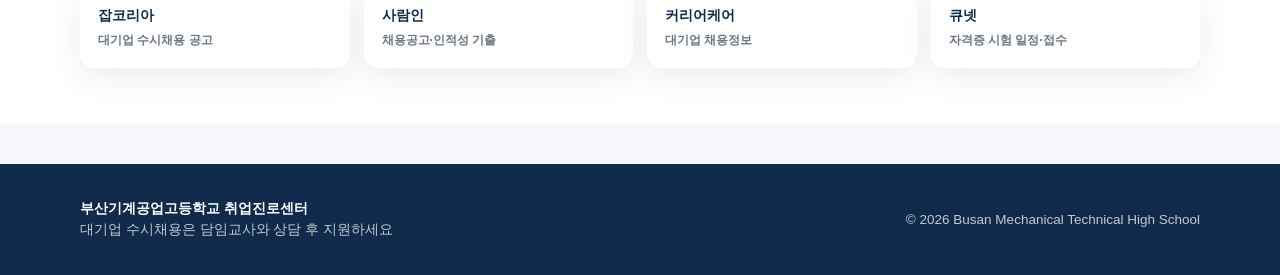
==== commit e374552d: "sss sssss" ====
--- a/enterprise.html
+++ b/enterprise.html
@@ -67,7 +67,7 @@
     <div class="container">
       <div class="section-title">
         <h2>기계 계열 추천 대기업</h2>
-        <p>영업장이 부산·울산·경남권인 기업 중심으로 정리했습니다</p>
+        <p>부산·울산·경남권 제조업부터 전자·에너지·방산 분야까지 살펴보세요</p>
       </div>
       <div class="toolbar">
         <input type="search" id="companySearch" placeholder="기업 검색 (예: 조선, 자동차)">
@@ -75,6 +75,9 @@
         <button class="chip" data-filter="조선">조선·중공업</button>
         <button class="chip" data-filter="자동차">자동차</button>
         <button class="chip" data-filter="철강">철강·소재</button>
+        <button class="chip" data-filter="전자">전자·반도체</button>
+        <button class="chip" data-filter="에너지">에너지·화학</button>
+        <button class="chip" data-filter="방산">방산</button>
         <button class="chip" data-filter="부산">부산·울산</button>
       </div>
       <div class="company-grid">
@@ -140,6 +143,69 @@
           <p>농기계·정수기·가전 생산설비직. 기계 계열 수시채용 상시 진행되는 우수 대기업군.</p>
           <div class="cert-row"><span class="tag cert">우대: 머시닝센터기능사</span><span class="tag cert">전산응용기계제도기능사</span></div>
           <div class="link-row"><a class="link" href="https://www.ls-eltron.com" target="_blank" rel="noopener">공식 채용 홈페이지 →</a></div>
+        </div>
+        <div class="company-card" data-tags="전자 반도체 전국">
+          <div class="tag-row"><span class="tag field">전자·반도체</span><span class="tag area">전국·구미 등</span><span class="tag hire">공채·수시</span></div>
+          <h3>삼성전자</h3>
+          <p>반도체·가전·모바일 제품과 생산설비 분야. 제조기술·설비기술 직무의 고졸 채용 공고를 확인하세요.</p>
+          <div class="cert-row"><span class="tag cert">관련: 전기기능사</span><span class="tag cert">기계·설비 자격</span><span class="tag cert">CAD·자동화 경험</span></div>
+          <div class="link-row"><a class="link" href="https://www.samsungcareers.com" target="_blank" rel="noopener">삼성 채용 홈페이지 →</a><a class="link iv" href="interview.html?company=samsung">1:1 면접연습 →</a></div>
+        </div>
+        <div class="company-card" data-tags="전자 에너지 부산 울산">
+          <div class="tag-row"><span class="tag field">배터리·소재</span><span class="tag area">울산·천안 등</span><span class="tag hire">공채·수시</span></div>
+          <h3>삼성SDI</h3>
+          <p>이차전지·전자재료 생산 기업. 제조·설비·품질 직무와 공장 자동화에 관심 있는 학생에게 적합합니다.</p>
+          <div class="cert-row"><span class="tag cert">관련: 전기기능사</span><span class="tag cert">위험물·안전 자격</span></div>
+          <div class="link-row"><a class="link" href="https://www.samsungcareers.com" target="_blank" rel="noopener">삼성 채용 홈페이지 →</a><a class="link iv" href="interview.html?company=samsung-sdi">1:1 면접연습 →</a></div>
+        </div>
+        <div class="company-card" data-tags="조선 중공업 부산">
+          <div class="tag-row"><span class="tag field">조선·해양</span><span class="tag area">거제</span><span class="tag hire">공채·수시</span></div>
+          <h3>삼성중공업</h3>
+          <p>거제 조선소의 선박·해양플랜트 기업. 조립·용접·기계설비·생산기술 직무 공고를 확인하세요.</p>
+          <div class="cert-row"><span class="tag cert">관련: 용접기능사</span><span class="tag cert">기계설비 자격</span></div>
+          <div class="link-row"><a class="link" href="https://www.samsungcareers.com" target="_blank" rel="noopener">삼성 채용 홈페이지 →</a><a class="link iv" href="interview.html?company=samsung-shi">1:1 면접연습 →</a></div>
+        </div>
+        <div class="company-card" data-tags="전자 부산 울산 전국">
+          <div class="tag-row"><span class="tag field">전자부품</span><span class="tag area">수원·부산 등</span><span class="tag hire">공채·수시</span></div>
+          <h3>삼성전기</h3>
+          <p>전자부품·정밀 제조 기업. 생산기술·설비·품질 직무에서 기계·전기 기초와 꼼꼼한 작업 역량을 활용합니다.</p>
+          <div class="cert-row"><span class="tag cert">관련: 전기기능사</span><span class="tag cert">기계가공·CAD 경험</span></div>
+          <div class="link-row"><a class="link" href="https://www.samsungcareers.com" target="_blank" rel="noopener">삼성 채용 홈페이지 →</a><a class="link iv" href="interview.html?company=samsung">1:1 면접연습 →</a></div>
+        </div>
+        <div class="company-card" data-tags="전자 반도체 전국">
+          <div class="tag-row"><span class="tag field">반도체</span><span class="tag area">이천·청주</span><span class="tag hire">공채·수시</span></div>
+          <h3>SK하이닉스</h3>
+          <p>반도체 생산라인 운영·설비·유지보수 분야. 교대근무와 안전·정밀 작업 관련 채용 조건을 확인하세요.</p>
+          <div class="cert-row"><span class="tag cert">관련: 전기·전자 자격</span><span class="tag cert">설비보전 역량</span></div>
+          <div class="link-row"><a class="link" href="https://www.skcareers.com" target="_blank" rel="noopener">SK Careers →</a></div>
+        </div>
+        <div class="company-card" data-tags="전자 에너지 전국">
+          <div class="tag-row"><span class="tag field">배터리·전자</span><span class="tag area">전국</span><span class="tag hire">공채·수시</span></div>
+          <h3>LG에너지솔루션</h3>
+          <p>배터리 제조·생산기술 기업. 제조설비·품질·공정 분야의 직무와 사업장별 채용을 살펴보세요.</p>
+          <div class="cert-row"><span class="tag cert">관련: 전기·기계 자격</span><span class="tag cert">안전·품질 역량</span></div>
+          <div class="link-row"><a class="link" href="https://careers.lg.com" target="_blank" rel="noopener">LG Careers →</a></div>
+        </div>
+        <div class="company-card" data-tags="방산 중공업 부산 전국">
+          <div class="tag-row"><span class="tag field">방산·항공엔진</span><span class="tag area">창원·사천 등</span><span class="tag hire">공채·수시</span></div>
+          <h3>한화에어로스페이스</h3>
+          <p>항공엔진·방산·기계 제조 기업. 정밀가공·조립·생산기술 직무 및 사업장별 채용을 확인하세요.</p>
+          <div class="cert-row"><span class="tag cert">관련: 기계가공 자격</span><span class="tag cert">전산응용기계제도</span></div>
+          <div class="link-row"><a class="link" href="https://www.hanwhain.com" target="_blank" rel="noopener">한화인 채용 홈페이지 →</a></div>
+        </div>
+        <div class="company-card" data-tags="에너지 전국">
+          <div class="tag-row"><span class="tag field">정유·화학</span><span class="tag area">울산</span><span class="tag hire">공채·수시</span></div>
+          <h3>에쓰오일(S-OIL)</h3>
+          <p>울산 정유·석유화학 사업장 운영 기업. 생산·설비·안전 분야 직무의 지원 자격과 교대근무 여부를 확인하세요.</p>
+          <div class="cert-row"><span class="tag cert">관련: 위험물 자격</span><span class="tag cert">기계·전기 설비 역량</span></div>
+          <div class="link-row"><a class="link" href="https://www.s-oil.com" target="_blank" rel="noopener">S-OIL 홈페이지 →</a></div>
+        </div>
+        <div class="company-card" data-tags="에너지 전국">
+          <div class="tag-row"><span class="tag field">석유화학·소재</span><span class="tag area">여수·대산 등</span><span class="tag hire">공채·수시</span></div>
+          <h3>롯데케미칼</h3>
+          <p>석유화학 제품 생산과 설비 운영 기업. 공정·기계·안전 직무와 사업장별 채용 조건을 확인하세요.</p>
+          <div class="cert-row"><span class="tag cert">관련: 위험물 자격</span><span class="tag cert">기계설비·안전 역량</span></div>
+          <div class="link-row"><a class="link" href="https://career.lotte.co.kr" target="_blank" rel="noopener">롯데 채용 홈페이지 →</a></div>
         </div>
       </div>
       <p class="empty-msg" id="emptyMsg">검색 결과가 없습니다. 다른 키워드로 찾아보세요.</p>
--- a/css/style.css
+++ b/css/style.css
@@ -828,6 +828,37 @@
   min-width: 220px;
 }
 
+.setup-panel .followup-option {
+  min-width: 220px;
+}
+
+.followup-check {
+  display: flex;
+  align-items: center;
+  gap: 8px;
+  min-height: 44px;
+  padding: 9px 12px;
+  border: 2px solid var(--gray-200);
+  border-radius: 10px;
+  color: var(--gray-800);
+  background: var(--white);
+  font-size: 13.5px;
+}
+
+.followup-check input {
+  width: 17px;
+  height: 17px;
+  accent-color: var(--green);
+}
+
+.question-availability {
+  flex-basis: 100%;
+  margin: 0;
+  color: var(--gray-500);
+  text-align: center;
+  font-size: 13px;
+}
+
 .select {
   padding: 12px 14px;
   border: 2px solid var(--gray-200);
@@ -902,6 +933,19 @@
   flex-direction: column;
   gap: 14px;
   background: var(--gray-100);
+}
+
+.retry-wrap {
+  padding: 16px 20px;
+  text-align: center;
+  border-top: 1px solid var(--gray-200);
+  background: var(--white);
+}
+
+.retry-wrap p {
+  margin: 0 0 10px;
+  color: var(--gray-500);
+  font-size: 13px;
 }
 
 .msg {
